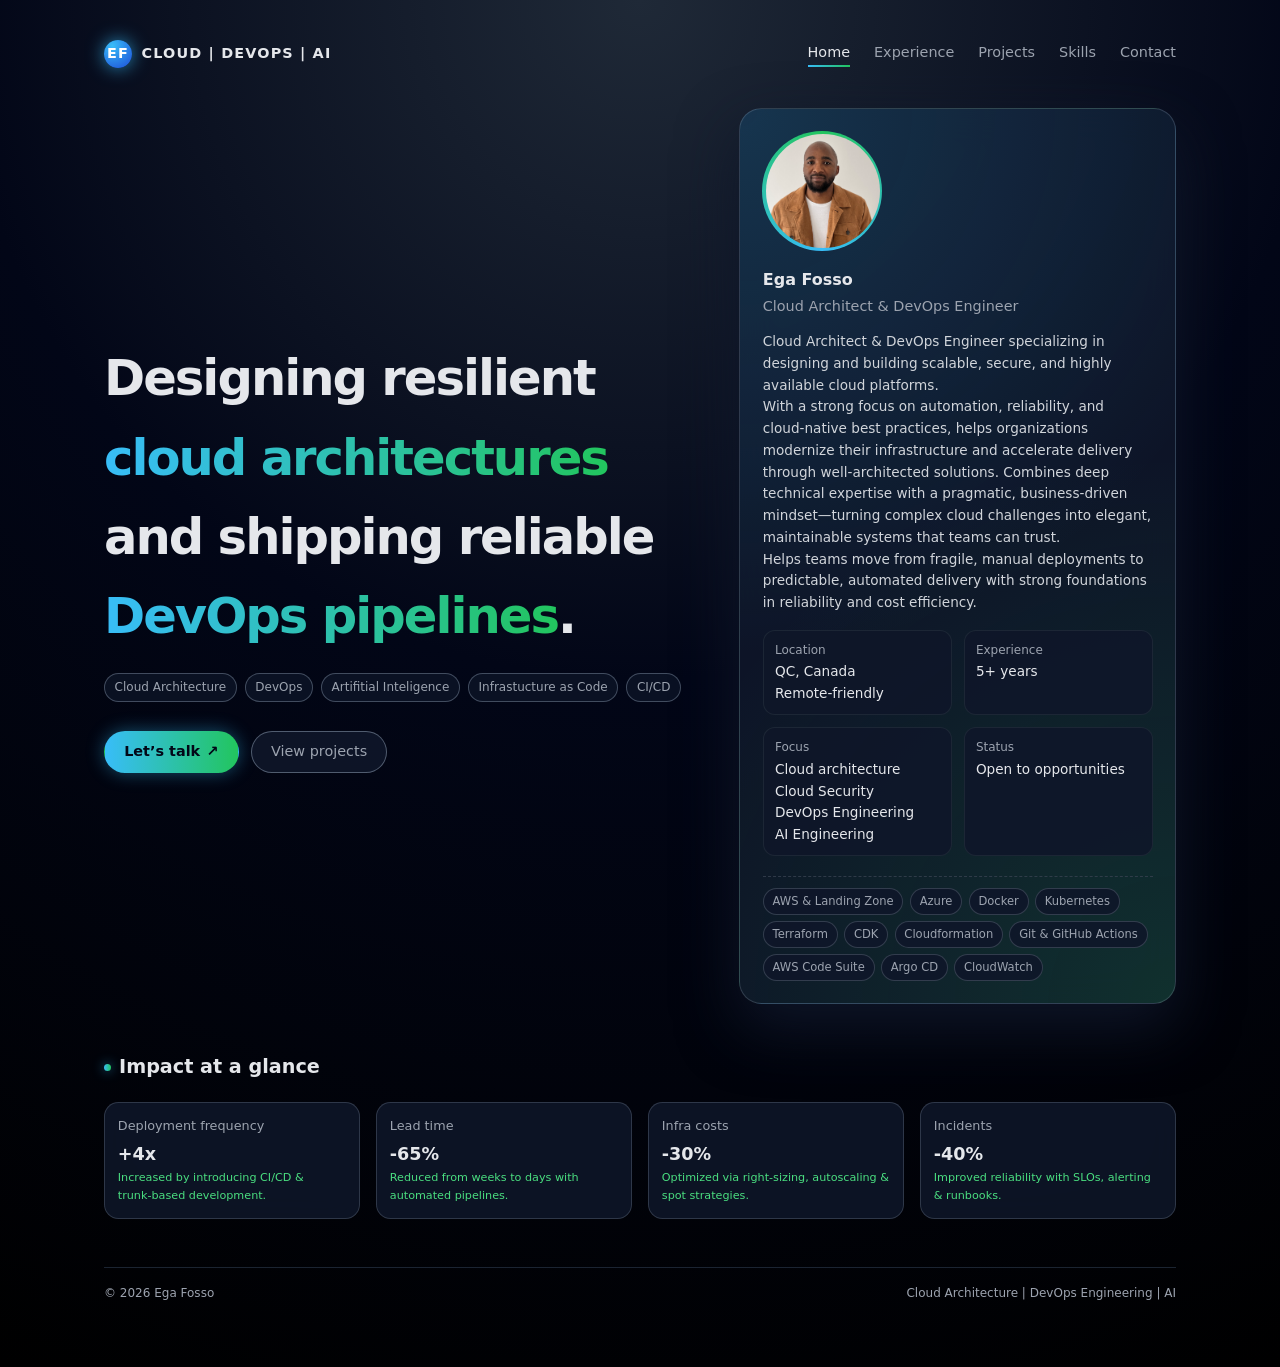
==== index.html @ 19541725 "Update home" ====
<!DOCTYPE html>
<html lang="en">
<head>
  <meta charset="UTF-8" />
  <title>Ega Fosso — Cloud Architect & DevOps Engineer</title>
  <meta name="viewport" content="width=device-width, initial-scale=1" />
  <link rel="stylesheet" href="styles.css" />
</head>
<body>
  <main>
    <div id="header"></div>

    <section class="hero">
      <div class="reveal">
        <h1 class="hero-title">
          Designing resilient <span>cloud architectures</span> and shipping reliable <span>DevOps pipelines</span>.
        </h1>
        <!-- <p class="hero-subtitle">
          I’m Ega Fosso, a Cloud Architect & DevOps Engineer focused on building scalable, secure, and observable
          cloud platforms. I help teams move from fragile, manual deployments to predictable, automated delivery
          with strong foundations in reliability and cost efficiency.
        </p> -->
        <div class="hero-tags">
          <span class="tag">Cloud Architecture</span>
          <span class="tag">DevOps</span>
          <span class="tag">Artifitial Inteligence</span>
          <span class="tag">Infrastucture as Code</span>
          <span class="tag">CI/CD</span>
        </div>
        <div class="hero-actions">
          <a href="contact.html" class="btn-primary">
            Let’s talk
            <span>↗</span>
          </a>
          <a href="projects.html" class="btn-ghost">
            View projects
          </a>
        </div>
      </div>

      <aside class="hero-right reveal">
        <div class="hero-photo-wrapper">
          <div class="hero-photo-inner">
            <img src="images/ega-fosso.jpg" alt="Ega Fosso - Cloud Architect & DevOps Engineer" />
          </div>
        </div>
        <div class="hero-name">Ega Fosso</div>
        <div class="hero-role">Cloud Architect & DevOps Engineer</div>
        <p class="hero-bio">
          Cloud Architect & DevOps Engineer specializing in designing and building scalable, secure, and highly
          available cloud platforms.
          <br>
          With a strong focus on automation, reliability, and cloud‑native best practices, helps organizations 
          modernize their infrastructure and accelerate delivery through well‑architected solutions. 
          Combines deep technical expertise with a pragmatic, business‑driven mindset—turning complex cloud 
          challenges into elegant, maintainable systems that teams can trust.
          <br>
          Helps teams move from fragile, manual deployments to predictable, automated delivery
          with strong foundations in reliability and cost efficiency.
        </p>

        <div class="hero-meta">
          <div class="meta-item">
            <div class="meta-label">Location</div>
            <div class="meta-value">QC, Canada <br> Remote‑friendly</div>
          </div>
          <div class="meta-item">
            <div class="meta-label">Experience</div>
            <div class="meta-value">5+ years</div>
          </div>
          <div class="meta-item">
            <div class="meta-label">Focus</div>
            <div class="meta-value">Cloud architecture <br> Cloud Security <br> DevOps Engineering <br> AI Engineering</div>
          </div>
          <div class="meta-item">
            <div class="meta-label">Status</div>
            <div class="meta-value">Open to opportunities</div>
          </div>
        </div>

        <div class="hero-clouds">
          <span>AWS & Landing Zone</span>
          <span>Azure</span>
          <span>Docker</span>
          <span>Kubernetes</span>
          <span>Terraform</span>
          <span>CDK</span>
          <span>Cloudformation</span>
          <span>Git & GitHub Actions</span>
          <span>AWS Code Suite</span>
          <span>Argo CD</span>
          <span>CloudWatch</span>
        </div>
      </aside>
    </section>

    <section class="reveal">
      <h2 class="section-title"><span></span>Impact at a glance</h2>
      <div class="metrics">
        <div class="metric">
          <div class="metric-label">Deployment frequency</div>
          <div class="metric-value">+4x</div>
          <div class="metric-trend">Increased by introducing CI/CD & trunk‑based development.</div>
        </div>
        <div class="metric">
          <div class="metric-label">Lead time</div>
          <div class="metric-value">‑65%</div>
          <div class="metric-trend">Reduced from weeks to days with automated pipelines.</div>
        </div>
        <div class="metric">
          <div class="metric-label">Infra costs</div>
          <div class="metric-value">‑30%</div>
          <div class="metric-trend">Optimized via right‑sizing, autoscaling & spot strategies.</div>
        </div>
        <div class="metric">
          <div class="metric-label">Incidents</div>
          <div class="metric-value">‑40%</div>
          <div class="metric-trend">Improved reliability with SLOs, alerting & runbooks.</div>
        </div>
      </div>
    </section>

    <div id="footer"></div>
  </main>

  <script src="loader.js"></script>
  <script src="script.js"></script>
</body>
</html>
---- styles.css ----
:root {
  --bg: #020617;
  --bg-alt: #050816;
  --accent: #38bdf8;
  --accent2: #22c55e;
  --accent-soft: rgba(56, 189, 248, 0.12);
  --text: #e5e7eb;
  --muted: #9ca3af;
  --card: rgba(15, 23, 42, 0.85);
  --border: rgba(148, 163, 184, 0.25);
  --font: system-ui, -apple-system, BlinkMacSystemFont, "SF Pro Text", sans-serif;
}

* {
  margin: 0;
  padding: 0;
  box-sizing: border-box;
}

body {
  font-family: var(--font);
  background:
    radial-gradient(circle at top, #1f2937 0, #020617 45%, #000 100%);
  color: var(--text);
  line-height: 1.6;
  -webkit-font-smoothing: antialiased;
}

a {
  color: inherit;
  text-decoration: none;
}

main {
  max-width: 1120px;
  margin: 0 auto;
  padding: 2.5rem 1.5rem 4rem;
}

/* ====== Header / Nav ====== */

header {
  display: flex;
  justify-content: space-between;
  align-items: center;
  margin-bottom: 2.5rem;
}

.logo {
  display: flex;
  align-items: center;
  gap: 0.6rem;
  font-weight: 600;
  letter-spacing: 0.08em;
  text-transform: uppercase;
  font-size: 0.9rem;
}

.logo-mark {
  width: 28px;
  height: 28px;
  border-radius: 999px;
  background: radial-gradient(circle at 30% 20%, #38bdf8, #1d4ed8);
  display: flex;
  align-items: center;
  justify-content: center;
  color: white;
  box-shadow: 0 0 18px rgba(56, 189, 248, 0.7);
  font-size: 0.9rem;
}

nav {
  display: flex;
  gap: 1.5rem;
  font-size: 0.9rem;
  color: var(--muted);
}

nav a {
  position: relative;
  padding-bottom: 0.2rem;
}

nav a::after {
  content: "";
  position: absolute;
  left: 0;
  bottom: 0;
  width: 0;
  height: 2px;
  background: linear-gradient(to right, var(--accent), var(--accent2));
  transition: width 0.2s ease-out;
}

nav a:hover::after {
  width: 100%;
}

nav a.active {
  color: var(--text);
}

nav a.active::after {
  width: 100%;
}

/* ====== Sections / Titles ====== */

section {
  margin-bottom: 3rem;
}

.section-title {
  font-size: 1.2rem;
  font-weight: 600;
  margin-bottom: 1.2rem;
  display: flex;
  align-items: center;
  gap: 0.5rem;
}

.section-title span {
  width: 7px;
  height: 7px;
  border-radius: 999px;
  background: linear-gradient(to right, var(--accent), var(--accent2));
  box-shadow: 0 0 12px rgba(56, 189, 248, 0.7);
}

/* ====== Hero (Home) ====== */

.hero {
  display: grid;
  grid-template-columns: minmax(0, 3fr) minmax(0, 2.2fr);
  gap: 2.5rem;
  align-items: center;
}

.hero-title {
  font-size: clamp(2.4rem, 4vw, 3.1rem);
  font-weight: 700;
  letter-spacing: -0.04em;
  margin-bottom: 1rem;
}

.hero-title span {
  background: linear-gradient(to right, var(--accent), var(--accent2));
  -webkit-background-clip: text;
  color: transparent;
}

.hero-subtitle {
  color: var(--muted);
  max-width: 34rem;
  margin-bottom: 1.5rem;
  font-size: 0.98rem;
}

.hero-tags {
  display: flex;
  flex-wrap: wrap;
  gap: 0.5rem;
  margin-bottom: 1.8rem;
}

.tag {
  font-size: 0.75rem;
  padding: 0.25rem 0.6rem;
  border-radius: 999px;
  border: 1px solid rgba(148, 163, 184, 0.4);
  background: rgba(15, 23, 42, 0.7);
  color: var(--muted);
}

.hero-actions {
  display: flex;
  flex-wrap: wrap;
  gap: 0.75rem;
}

.btn-primary,
.btn-ghost {
  border-radius: 999px;
  padding: 0.55rem 1.2rem;
  font-size: 0.9rem;
  border: 1px solid transparent;
  cursor: pointer;
  display: inline-flex;
  align-items: center;
  gap: 0.4rem;
  transition:
    transform 0.15s ease-out,
    box-shadow 0.15s ease-out,
    background 0.15s ease-out,
    border-color 0.15s ease-out;
}

.btn-primary {
  background: linear-gradient(to right, var(--accent), var(--accent2));
  color: #020617;
  font-weight: 600;
  box-shadow: 0 0 18px rgba(56, 189, 248, 0.4);
}

.btn-primary:hover {
  transform: translateY(-1px);
  box-shadow: 0 0 26px rgba(56, 189, 248, 0.6);
}

.btn-ghost {
  background: rgba(15, 23, 42, 0.9);
  border-color: rgba(148, 163, 184, 0.5);
  color: var(--muted);
}

.btn-ghost:hover {
  background: rgba(15, 23, 42, 1);
  border-color: var(--accent);
  color: var(--text);
}

/* Hero right (photo + card) */

.hero-right {
  position: relative;
  padding: 1.4rem;
  border-radius: 1.4rem;
  background:
    radial-gradient(circle at top left, rgba(56, 189, 248, 0.18), transparent 55%),
    radial-gradient(circle at bottom right, rgba(34, 197, 94, 0.16), transparent 55%),
    rgba(15, 23, 42, 0.9);
  border: 1px solid var(--border);
  box-shadow: 0 24px 60px rgba(15, 23, 42, 0.9);
  overflow: hidden;
  backdrop-filter: blur(18px);
}

.hero-photo-wrapper {
  position: relative;
  width: 120px;
  height: 120px;
  border-radius: 999px;
  padding: 3px;
  background: conic-gradient(from 180deg, var(--accent), var(--accent2), var(--accent));
  margin-bottom: 1rem;
  animation: float 6s ease-in-out infinite;
}

.hero-photo-inner {
  width: 100%;
  height: 100%;
  border-radius: inherit;
  overflow: hidden;
  background: #020617;
}

.hero-photo-inner img {
  width: 100%;
  height: 100%;
  object-fit: cover;
}

.hero-name {
  font-weight: 600;
  margin-bottom: 0.15rem;
}

.hero-role {
  font-size: 0.9rem;
  color: var(--muted);
  margin-bottom: 0.8rem;
}

.hero-bio {
  font-size: 0.85rem;
  color: #d1d5db;
  margin-bottom: 1rem;
}

.hero-meta {
  display: grid;
  grid-template-columns: repeat(2, minmax(0, 1fr));
  gap: 0.75rem;
  margin-bottom: 1.2rem;
  font-size: 0.8rem;
}

.meta-item {
  padding: 0.6rem 0.7rem;
  border-radius: 0.75rem;
  background: rgba(15, 23, 42, 0.9);
  border: 1px solid rgba(31, 41, 55, 0.9);
}

.meta-label {
  color: var(--muted);
  font-size: 0.75rem;
  margin-bottom: 0.1rem;
}

.meta-value {
  font-weight: 500;
  font-size: 0.85rem;
}

.hero-clouds {
  margin-top: 0.6rem;
  padding-top: 0.7rem;
  border-top: 1px dashed rgba(55, 65, 81, 0.8);
  display: flex;
  flex-wrap: wrap;
  gap: 0.4rem;
  font-size: 0.72rem;
  color: var(--muted);
}

.hero-clouds span {
  padding: 0.2rem 0.55rem;
  border-radius: 999px;
  background: rgba(15, 23, 42, 0.9);
  border: 1px solid rgba(55, 65, 81, 0.9);
}

/* ====== Metrics (Home) ====== */

.metrics {
  display: grid;
  grid-template-columns: repeat(4, minmax(0, 1fr));
  gap: 1rem;
}

.metric {
  background: var(--card);
  border-radius: 0.9rem;
  border: 1px solid var(--border);
  padding: 0.8rem;
  font-size: 0.8rem;
  backdrop-filter: blur(16px);
}

.metric-label {
  color: var(--muted);
  margin-bottom: 0.2rem;
}

.metric-value {
  font-size: 1.1rem;
  font-weight: 600;
}

.metric-trend {
  font-size: 0.7rem;
  margin-top: 0.1rem;
  color: #4ade80;
}

/* ====== Timeline (Experience) ====== */

.timeline {
  border-left: 1px solid rgba(55, 65, 81, 0.9);
  padding-left: 1.2rem;
  margin-left: 0.4rem;
  display: grid;
  gap: 1.6rem;
}

.timeline-item {
  position: relative;
  background: var(--card);
  border-radius: 1rem;
  border: 1px solid var(--border);
  padding: 1rem;
  backdrop-filter: blur(16px);
}

.timeline-item::before {
  content: "";
  position: absolute;
  left: -1.55rem;
  top: 1.1rem;
  width: 11px;
  height: 11px;
  border-radius: 999px;
  background: #020617;
  border: 2px solid var(--accent);
  box-shadow: 0 0 10px rgba(56, 189, 248, 0.7);
}

.timeline-header {
  display: flex;
  justify-content: space-between;
  gap: 1rem;
  margin-bottom: 0.3rem;
}

.timeline-role {
  font-weight: 500;
  font-size: 0.95rem;
}

.timeline-company {
  color: var(--muted);
  font-size: 0.85rem;
}

.timeline-meta {
  font-size: 0.78rem;
  color: var(--muted);
  margin-bottom: 0.4rem;
}

.timeline-body {
  font-size: 0.85rem;
  color: #d1d5db;
}

.timeline-body ul {
  margin-top: 0.3rem;
  padding-left: 1.1rem;
}

.timeline-body li {
  margin-bottom: 0.2rem;
}

/* ====== Cards / Grid (Projects) ====== */

.grid {
  display: grid;
  grid-template-columns: repeat(3, minmax(0, 1fr));
  gap: 1.2rem;
}

.card {
  background:
    radial-gradient(circle at top left, var(--accent-soft), transparent 55%),
    var(--card);
  border-radius: 1rem;
  border: 1px solid var(--border);
  padding: 1rem;
  font-size: 0.85rem;
  display: flex;
  flex-direction: column;
  gap: 0.5rem;
  box-shadow: 0 18px 40px rgba(15, 23, 42, 0.9);
  backdrop-filter: blur(18px);
  transform: translateY(0);
  transition: transform 0.18s ease-out, box-shadow 0.18s ease-out, border-color 0.18s ease-out;
}

.card:hover {
  transform: translateY(-4px);
  box-shadow: 0 26px 60px rgba(15, 23, 42, 1);
  border-color: rgba(56, 189, 248, 0.6);
}

.card-header {
  display: flex;
  justify-content: space-between;
  align-items: center;
  gap: 0.5rem;
}

.card-title {
  font-weight: 500;
  font-size: 0.95rem;
}

.card-pill {
  font-size: 0.7rem;
  padding: 0.15rem 0.5rem;
  border-radius: 999px;
  background: rgba(15, 23, 42, 0.9);
  border: 1px solid rgba(55, 65, 81, 0.9);
  color: var(--muted);
}

.card-body {
  color: #d1d5db;
}

.card-tags {
  display: flex;
  flex-wrap: wrap;
  gap: 0.35rem;
  margin-top: 0.2rem;
}

.card-tags span {
  font-size: 0.7rem;
  padding: 0.15rem 0.45rem;
  border-radius: 999px;
  background: rgba(15, 23, 42, 0.9);
  border: 1px solid rgba(31, 41, 55, 0.9);
  color: var(--muted);
}

.card-links {
  margin-top: 0.4rem;
  font-size: 0.78rem;
  display: flex;
  gap: 0.7rem;
}

.card-links a {
  color: var(--accent);
}

.card-links a:hover {
  text-decoration: underline;
}

/* ====== Skills ====== */

.skills-grid {
  display: grid;
  grid-template-columns: repeat(4, minmax(0, 1fr));
  gap: 1rem;
  font-size: 0.8rem;
}

.skills-group {
  background: var(--card);
  border-radius: 0.9rem;
  border: 1px solid var(--border);
  padding: 0.8rem;
  backdrop-filter: blur(16px);
}

.skills-group-title {
  font-size: 0.8rem;
  text-transform: uppercase;
  letter-spacing: 0.08em;
  color: var(--muted);
  margin-bottom: 0.4rem;
}

.skills-group ul {
  list-style: none;
}

.skills-group li {
  margin-bottom: 0.2rem;
  color: #e5e7eb;
}

/* ====== Contact ====== */

.contact {
  display: grid;
  grid-template-columns: minmax(0, 3fr) minmax(0, 2fr);
  gap: 1.5rem;
  align-items: flex-start;
}

.contact-text {
  font-size: 0.9rem;
  color: var(--muted);
  max-width: 32rem;
  margin-bottom: 0.8rem;
}

.contact-list {
  font-size: 0.85rem;
  display: grid;
  gap: 0.25rem;
}

.contact-list span {
  color: var(--muted);
}

.contact-list a {
  color: var(--accent);
}

.contact-list a:hover {
  text-decoration: underline;
}

.contact-card {
  background:
    radial-gradient(circle at top left, var(--accent-soft), transparent 55%),
    var(--card);
  border-radius: 1rem;
  border: 1px solid var(--border);
  padding: 1rem;
  font-size: 0.8rem;
  box-shadow: 0 18px 40px rgba(15, 23, 42, 0.9);
  backdrop-filter: blur(18px);
}

.contact-card-row {
  display: flex;
  justify-content: space-between;
  margin-bottom: 0.3rem;
  gap: 0.5rem;
}

.contact-card-label {
  color: var(--muted);
}

.contact-card-value {
  font-weight: 500;
}

.contact-form {
  margin-top: 1.2rem;
  display: grid;
  gap: 0.8rem;
}

.contact-form label {
  font-size: 0.8rem;
  color: var(--muted);
}

.contact-form input,
.contact-form textarea {
  width: 100%;
  margin-top: 0.25rem;
  padding: 0.55rem 0.7rem;
  border-radius: 0.6rem;
  border: 1px solid rgba(55, 65, 81, 0.9);
  background: rgba(15, 23, 42, 0.9);
  color: var(--text);
  font-size: 0.85rem;
}

.contact-form textarea {
  min-height: 120px;
  resize: vertical;
}

/* ====== Footer ====== */

footer {
  margin-top: 3rem;
  font-size: 0.75rem;
  color: var(--muted);
  display: flex;
  justify-content: space-between;
  gap: 1rem;
  border-top: 1px solid rgba(31, 41, 55, 0.9);
  padding-top: 1rem;
}

/* ====== Animations / Scroll reveal ====== */

@keyframes fade-up {
  from {
    opacity: 0;
    transform: translateY(12px);
  }
  to {
    opacity: 1;
    transform: translateY(0);
  }
}

@keyframes float {
  0%, 100% {
    transform: translateY(0);
  }
  50% {
    transform: translateY(-6px);
  }
}

.reveal {
  opacity: 0;
  transform: translateY(16px);
  transition: opacity 0.5s ease-out, transform 0.5s ease-out;
}

.reveal.visible {
  opacity: 1;
  transform: translateY(0);
}

/* ====== Responsive ====== */

@media (max-width: 960px) {
  .hero {
    grid-template-columns: minmax(0, 1fr);
  }
  .hero-right {
    order: -1;
  }
  .grid {
    grid-template-columns: repeat(2, minmax(0, 1fr));
  }
  .skills-grid,
  .metrics {
    grid-template-columns: repeat(2, minmax(0, 1fr));
  }
  .contact {
    grid-template-columns: minmax(0, 1fr);
  }
}

@media (max-width: 640px) {
  header {
    flex-direction: column;
    align-items: flex-start;
    gap: 0.8rem;
  }
  nav {
    font-size: 0.8rem;
    gap: 1rem;
  }
  .grid {
    grid-template-columns: minmax(0, 1fr);
  }
  .skills-grid,
  .metrics {
    grid-template-columns: minmax(0, 1fr);
  }
  main {
    padding-inline: 1rem;
  }
}
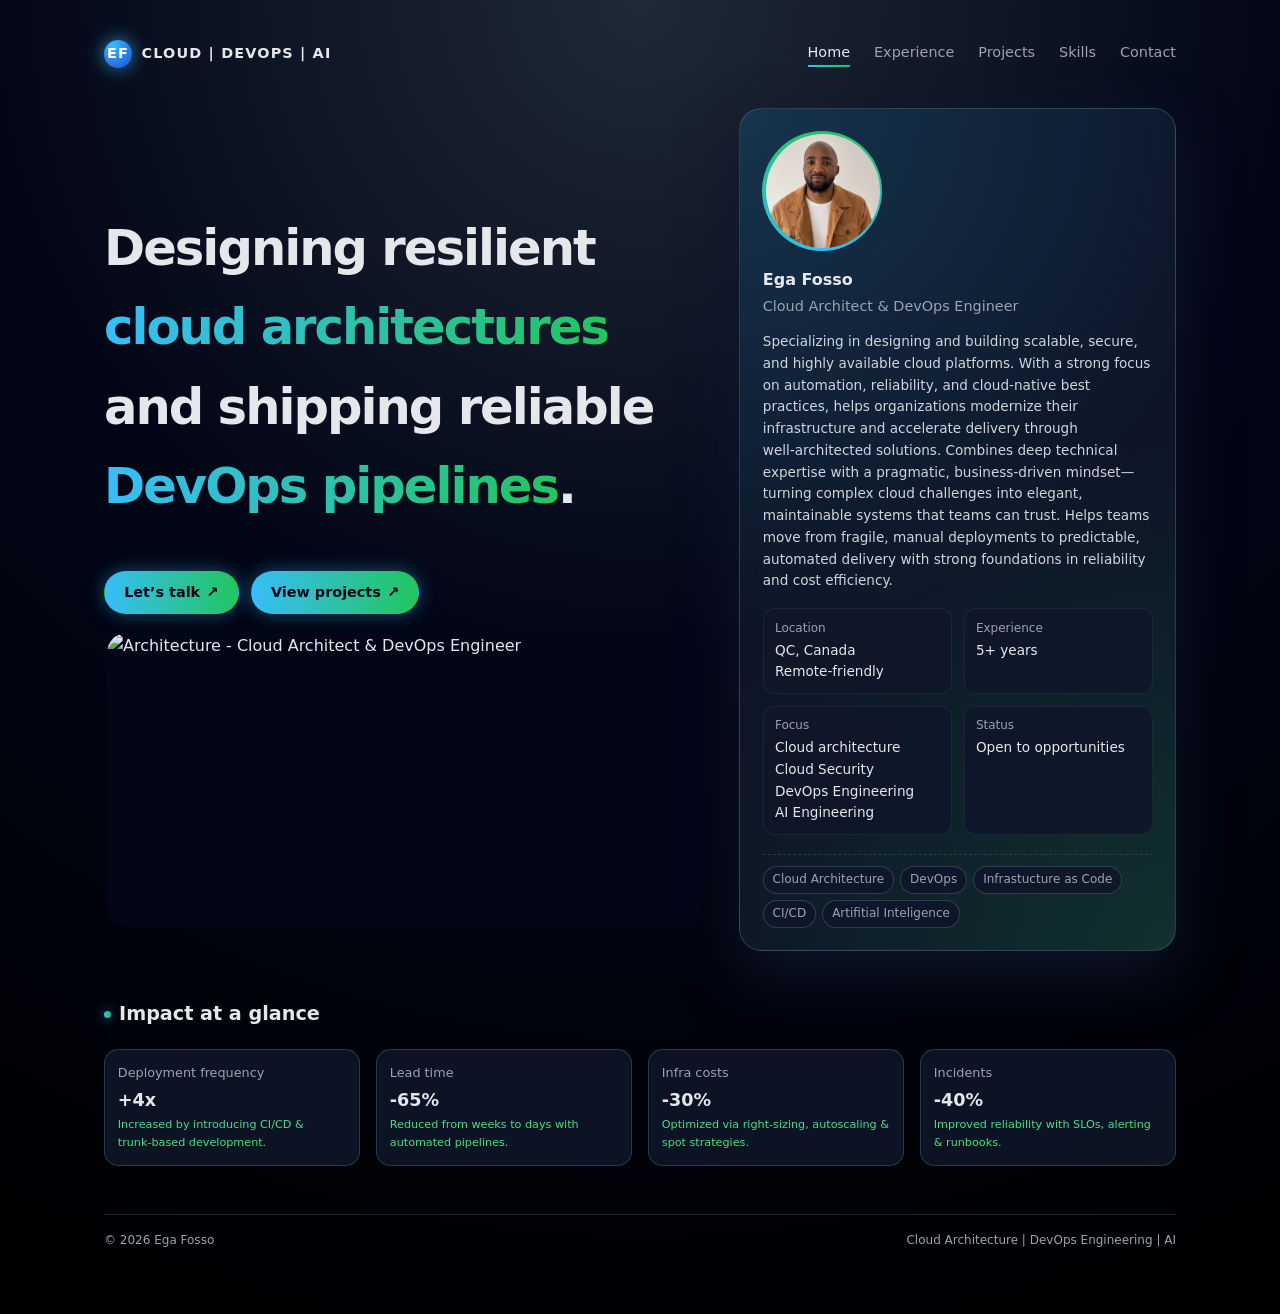
==== commit 60dfecd8: "Update Home" ====
--- a/index.html
+++ b/index.html
@@ -21,20 +21,38 @@
           with strong foundations in reliability and cost efficiency.
         </p> -->
         <div class="hero-tags">
-          <span class="tag">Cloud Architecture</span>
+          <!-- <span class="tag">Cloud Architecture</span>
           <span class="tag">DevOps</span>
           <span class="tag">Artifitial Inteligence</span>
           <span class="tag">Infrastucture as Code</span>
           <span class="tag">CI/CD</span>
+          <span>AWS & Landing Zone</span>
+          <span>Azure</span>
+          <span>Docker</span>
+          <span>Kubernetes</span>
+          <span>Terraform</span>
+          <span>CDK</span>
+          <span>Cloudformation</span>
+          <span>Git & GitHub Actions</span>
+          <span>AWS Code Suite</span>
+          <span>Argo CD</span>
+          <span>CloudWatch</span> -->
         </div>
         <div class="hero-actions">
           <a href="contact.html" class="btn-primary">
             Let’s talk
             <span>↗</span>
           </a>
-          <a href="projects.html" class="btn-ghost">
+          <!-- <a href="projects.html" class="btn-ghost"> -->
+          <a href="projects.html" class="btn-primary">
             View projects
+            <span>↗</span>
           </a>
+        </div>
+        <div class="banner-photo-wrapper">
+          <div class="banner-photo-inner">
+            <img src="images/banner.png" alt="Architecture - Cloud Architect & DevOps Engineer" />
+          </div>
         </div>
       </div>
 
@@ -47,14 +65,11 @@
         <div class="hero-name">Ega Fosso</div>
         <div class="hero-role">Cloud Architect & DevOps Engineer</div>
         <p class="hero-bio">
-          Cloud Architect & DevOps Engineer specializing in designing and building scalable, secure, and highly
-          available cloud platforms.
-          <br>
+          Specializing in designing and building scalable, secure, and highly available cloud platforms.
           With a strong focus on automation, reliability, and cloud‑native best practices, helps organizations 
           modernize their infrastructure and accelerate delivery through well‑architected solutions. 
           Combines deep technical expertise with a pragmatic, business‑driven mindset—turning complex cloud 
           challenges into elegant, maintainable systems that teams can trust.
-          <br>
           Helps teams move from fragile, manual deployments to predictable, automated delivery
           with strong foundations in reliability and cost efficiency.
         </p>
@@ -79,17 +94,11 @@
         </div>
 
         <div class="hero-clouds">
-          <span>AWS & Landing Zone</span>
-          <span>Azure</span>
-          <span>Docker</span>
-          <span>Kubernetes</span>
-          <span>Terraform</span>
-          <span>CDK</span>
-          <span>Cloudformation</span>
-          <span>Git & GitHub Actions</span>
-          <span>AWS Code Suite</span>
-          <span>Argo CD</span>
-          <span>CloudWatch</span>
+          <span class="tag">Cloud Architecture</span>
+          <span class="tag">DevOps</span>
+          <span class="tag">Infrastucture as Code</span>
+          <span class="tag">CI/CD</span>
+          <span class="tag">Artifitial Inteligence</span>
         </div>
       </aside>
     </section>
--- a/styles.css
+++ b/styles.css
@@ -219,6 +219,34 @@
   color: var(--text);
 }
 
+/* Banner (photo + card) */
+
+.banner-photo-wrapper {
+  position: relative;
+  width: 600px;
+  height: 300px;
+  border-radius: 20px;
+  padding: 3px;
+  /* background: conic-gradient(from 180deg, var(--accent), var(--accent2), var(--accent)); */
+  margin-bottom: -5rem;
+  margin-top: 1rem;
+  /* animation: float 6s ease-in-out infinite; */
+}
+
+.banner-photo-inner {
+  width: 100%;
+  height: 100%;
+  border-radius: inherit;
+  overflow: hidden;
+  background: #020617;
+}
+
+.banner-photo-inner img {
+  width: 100%;
+  height: 100%;
+  object-fit: cover;
+}
+
 /* Hero right (photo + card) */
 
 .hero-right {
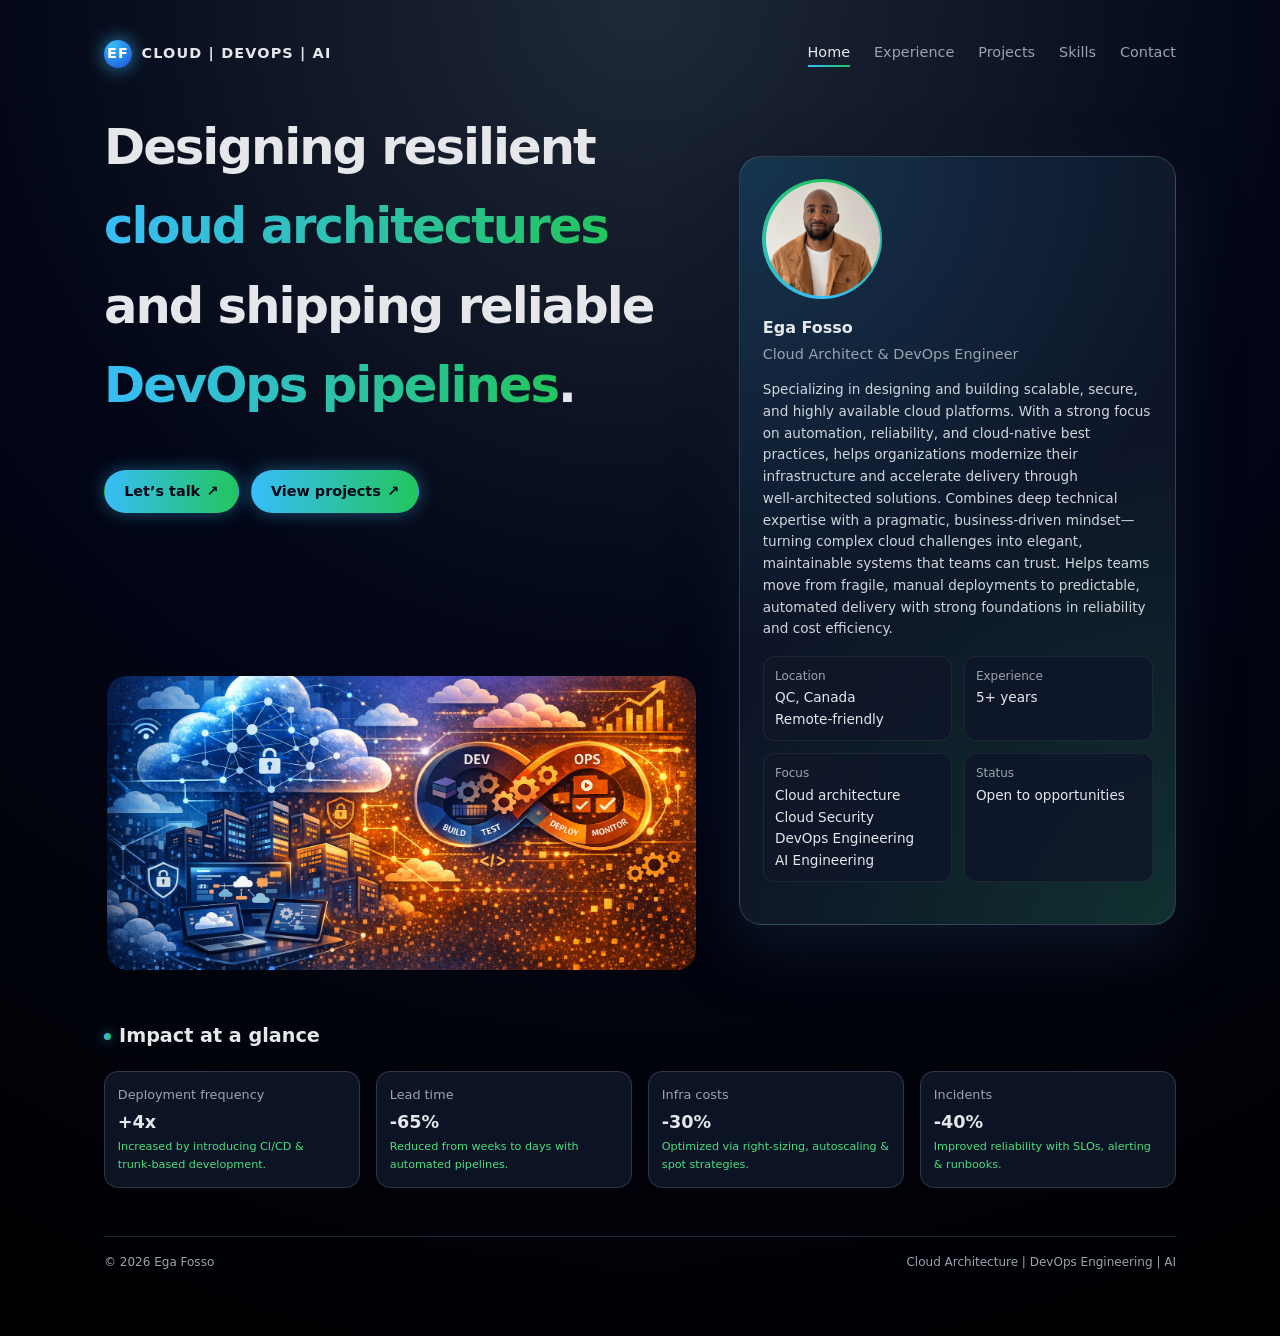
==== commit 3159b3d1: "Update Home" ====
--- a/index.html
+++ b/index.html
@@ -93,13 +93,13 @@
           </div>
         </div>
 
-        <div class="hero-clouds">
+        <!-- <div class="hero-clouds">
           <span class="tag">Cloud Architecture</span>
           <span class="tag">DevOps</span>
           <span class="tag">Infrastucture as Code</span>
           <span class="tag">CI/CD</span>
           <span class="tag">Artifitial Inteligence</span>
-        </div>
+        </div> -->
       </aside>
     </section>
 
--- a/styles.css
+++ b/styles.css
@@ -146,6 +146,7 @@
 .hero-title span {
   background: linear-gradient(to right, var(--accent), var(--accent2));
   -webkit-background-clip: text;
+  background-clip: text;
   color: transparent;
 }
 
@@ -223,13 +224,14 @@
 
 .banner-photo-wrapper {
   position: relative;
-  width: 600px;
+  width: 100%;
+  max-width: 600px;
   height: 300px;
   border-radius: 20px;
   padding: 3px;
   /* background: conic-gradient(from 180deg, var(--accent), var(--accent2), var(--accent)); */
-  margin-bottom: -5rem;
-  margin-top: 1rem;
+  margin-bottom: 0rem;
+  margin-top: 10rem;
   /* animation: float 6s ease-in-out infinite; */
 }
 
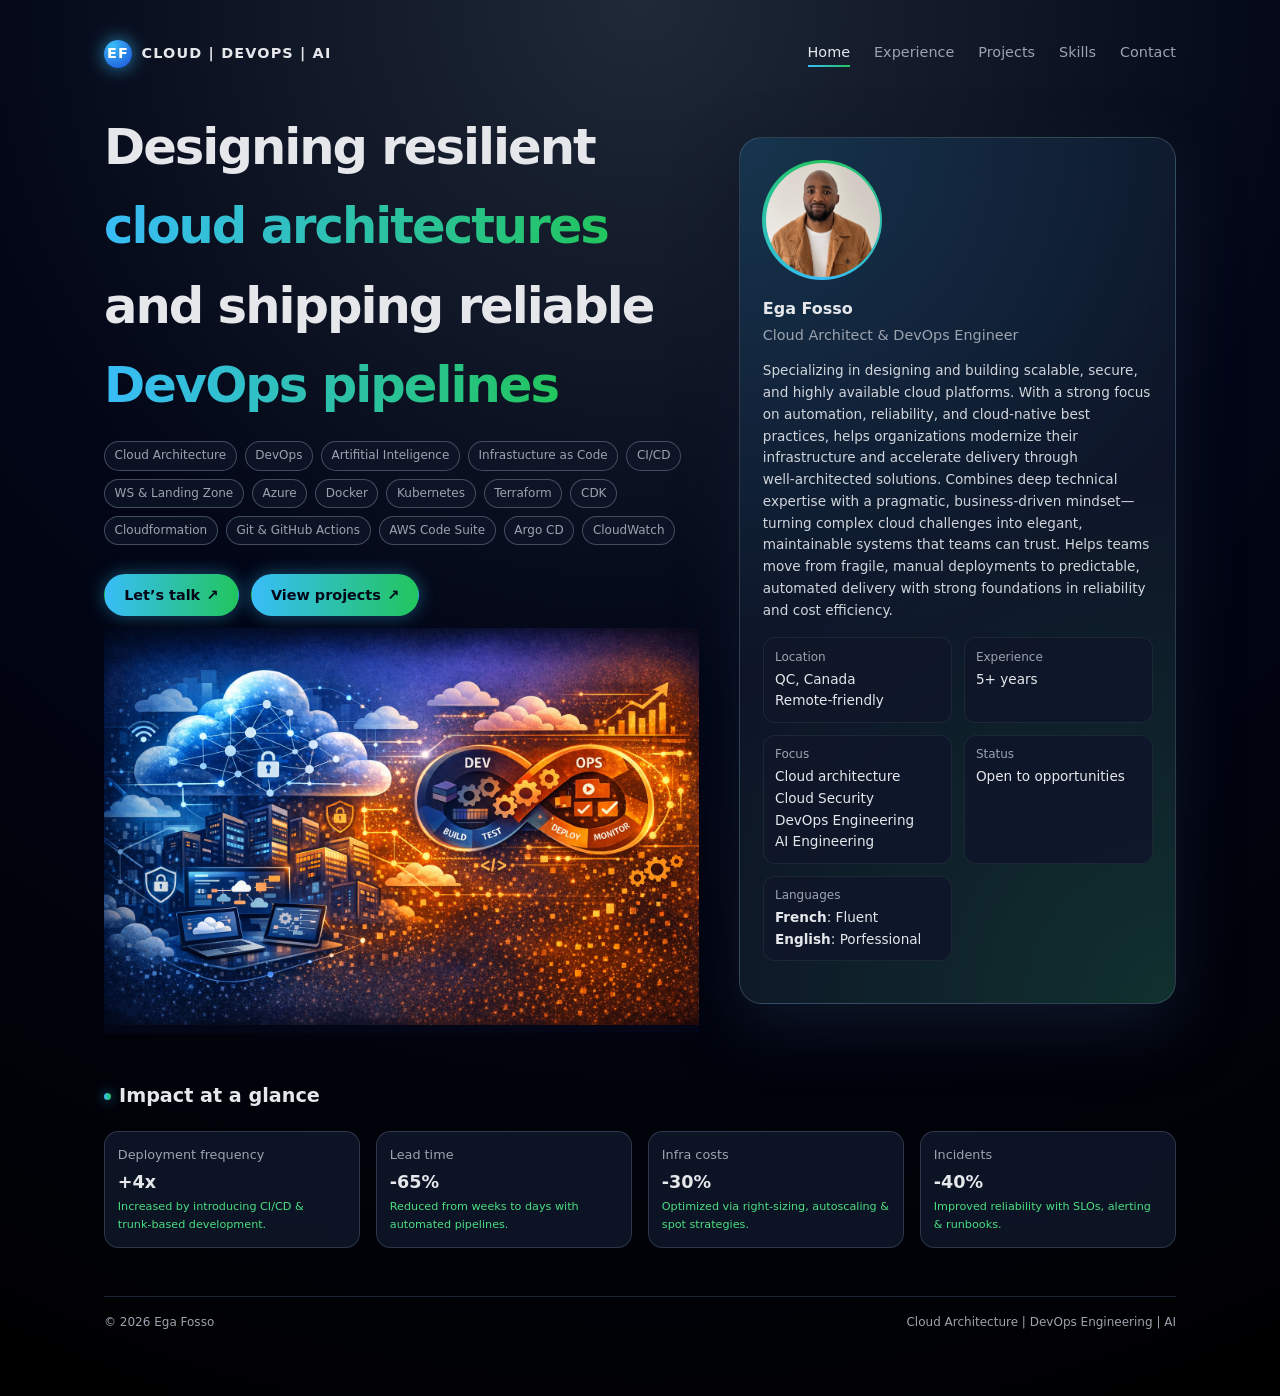
==== commit 9fde1a78: "Update Home" ====
--- a/index.html
+++ b/index.html
@@ -13,7 +13,7 @@
     <section class="hero">
       <div class="reveal">
         <h1 class="hero-title">
-          Designing resilient <span>cloud architectures</span> and shipping reliable <span>DevOps pipelines</span>.
+          Designing resilient <span>cloud architectures</span> and shipping reliable <span>DevOps pipelines</span>
         </h1>
         <!-- <p class="hero-subtitle">
           I’m Ega Fosso, a Cloud Architect & DevOps Engineer focused on building scalable, secure, and observable
@@ -21,22 +21,22 @@
           with strong foundations in reliability and cost efficiency.
         </p> -->
         <div class="hero-tags">
-          <!-- <span class="tag">Cloud Architecture</span>
+          <span class="tag">Cloud Architecture</span>
           <span class="tag">DevOps</span>
           <span class="tag">Artifitial Inteligence</span>
           <span class="tag">Infrastucture as Code</span>
           <span class="tag">CI/CD</span>
-          <span>AWS & Landing Zone</span>
-          <span>Azure</span>
-          <span>Docker</span>
-          <span>Kubernetes</span>
-          <span>Terraform</span>
-          <span>CDK</span>
-          <span>Cloudformation</span>
-          <span>Git & GitHub Actions</span>
-          <span>AWS Code Suite</span>
-          <span>Argo CD</span>
-          <span>CloudWatch</span> -->
+          <span class="tag">WS & Landing Zone</span>
+          <span class="tag">Azure</span>
+          <span class="tag">Docker</span>
+          <span class="tag">Kubernetes</span>
+          <span class="tag">Terraform</span>
+          <span class="tag">CDK</span>
+          <span class="tag">Cloudformation</span>
+          <span class="tag">Git & GitHub Actions</span>
+          <span class="tag">AWS Code Suite</span>
+          <span class="tag">Argo CD</span>
+          <span class="tag">CloudWatch</span>
         </div>
         <div class="hero-actions">
           <a href="contact.html" class="btn-primary">
@@ -48,8 +48,6 @@
             View projects
             <span>↗</span>
           </a>
-        </div>
-        <div class="banner-photo-wrapper">
           <div class="banner-photo-inner">
             <img src="images/banner.png" alt="Architecture - Cloud Architect & DevOps Engineer" />
           </div>
@@ -90,6 +88,10 @@
           <div class="meta-item">
             <div class="meta-label">Status</div>
             <div class="meta-value">Open to opportunities</div>
+          </div>
+          <div class="meta-item">
+            <div class="meta-label">Languages</div>
+            <div class="meta-value"><b>French</b>: Fluent <br> <b>English</b>: Porfessional</div>
           </div>
         </div>
 
--- a/styles.css
+++ b/styles.css
@@ -222,19 +222,6 @@
 
 /* Banner (photo + card) */
 
-.banner-photo-wrapper {
-  position: relative;
-  width: 100%;
-  max-width: 600px;
-  height: 300px;
-  border-radius: 20px;
-  padding: 3px;
-  /* background: conic-gradient(from 180deg, var(--accent), var(--accent2), var(--accent)); */
-  margin-bottom: 0rem;
-  margin-top: 10rem;
-  /* animation: float 6s ease-in-out infinite; */
-}
-
 .banner-photo-inner {
   width: 100%;
   height: 100%;
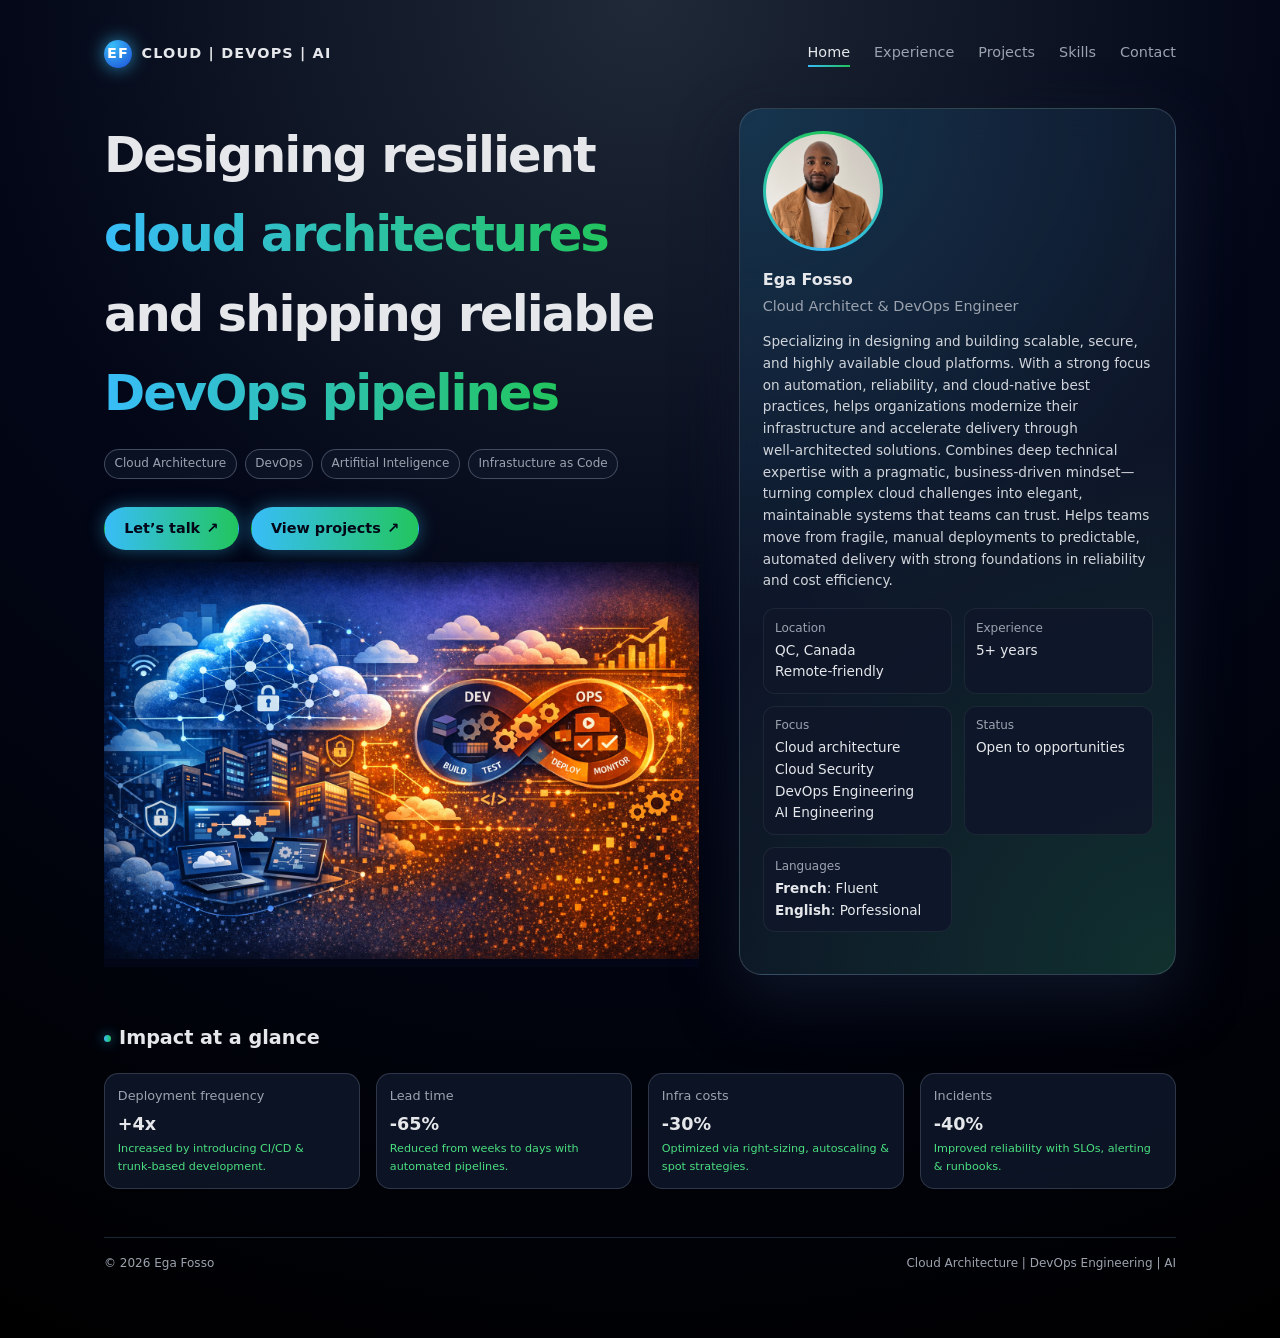
==== commit 203ce709: "Updated Home and Contact" ====
--- a/index.html
+++ b/index.html
@@ -25,7 +25,7 @@
           <span class="tag">DevOps</span>
           <span class="tag">Artifitial Inteligence</span>
           <span class="tag">Infrastucture as Code</span>
-          <span class="tag">CI/CD</span>
+          <!-- <span class="tag">CI/CD</span>
           <span class="tag">WS & Landing Zone</span>
           <span class="tag">Azure</span>
           <span class="tag">Docker</span>
@@ -36,7 +36,7 @@
           <span class="tag">Git & GitHub Actions</span>
           <span class="tag">AWS Code Suite</span>
           <span class="tag">Argo CD</span>
-          <span class="tag">CloudWatch</span>
+          <span class="tag">CloudWatch</span> -->
         </div>
         <div class="hero-actions">
           <a href="contact.html" class="btn-primary">
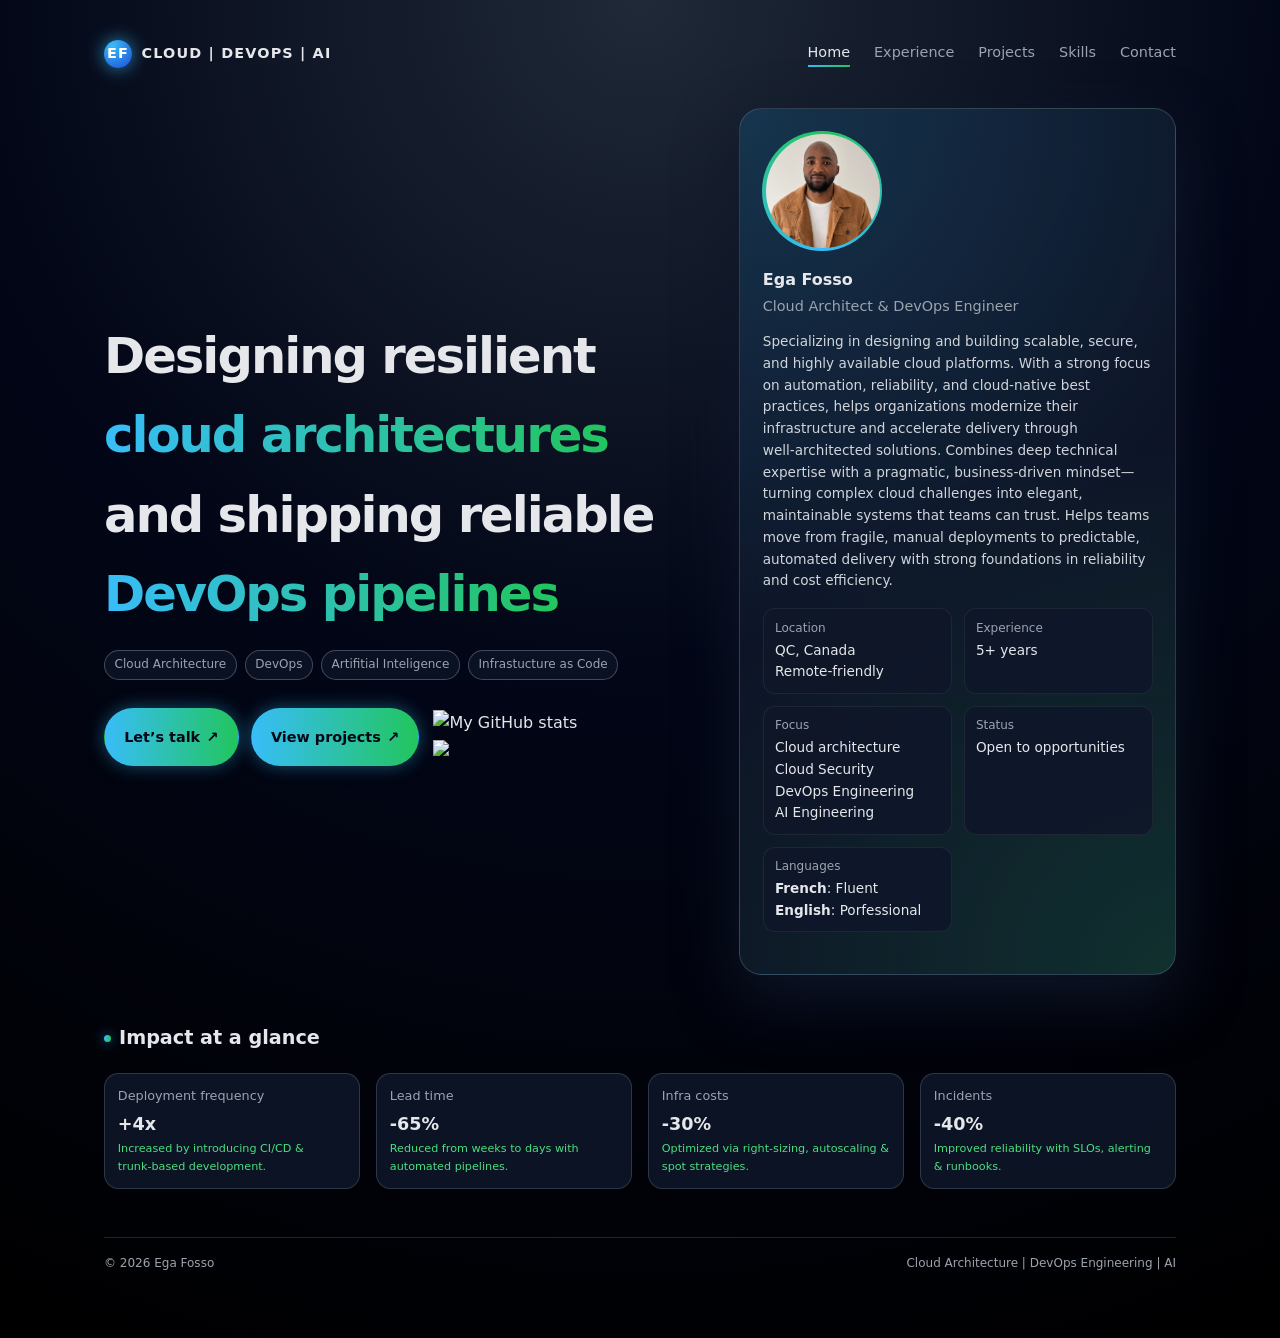
==== commit 5e87c441: "Update banner" ====
--- a/index.html
+++ b/index.html
@@ -48,9 +48,27 @@
             View projects
             <span>↗</span>
           </a>
-          <div class="banner-photo-inner">
+          <!-- <div class="banner-photo-inner">
             <img src="images/banner.png" alt="Architecture - Cloud Architect & DevOps Engineer" />
-          </div>
+          </div> -->
+          <table>
+            <tr>
+              <td>
+                <!-- <a href="http://www.github.com/egafossojm"><img src="https://github-readme-stats-nine-phi-88.vercel.app/api?username=egafossojm&show_icons=true&hide=&count_private=true&title_color=0f172a&text_color=ffffff&icon_color=3382ed&bg_color=1c1917&hide_border=true&show_icons=true" alt="My GitHub stats" /></a> -->
+                <a href="http://www.github.com/egafossojm"><img src="https://github-readme-stats-nine-phi-88.vercel.app/api?username=egafossojm&show_icons=true&hide=&count_private=true&hide_border=true&show_icons=true" alt="My GitHub stats" /></a>
+              </td>
+              <!-- <td rowspan="2"> -->
+                <!-- <a href="https://github.com/egafossojm" align="left"><img src="https://github-readme-stats-nine-phi-88.vercel.app/api/top-langs/?username=egafossojm&langs_count=10&title_color=0f172a&text_color=ffffff&icon_color=3382ed&bg_color=1c1917&hide_border=true&locale=en&custom_title=Top%20%Languages" alt="Top Languages" /></a> -->
+                <!-- <a href="https://github.com/egafossojm" align="left"><img src="https://github-readme-stats-nine-phi-88.vercel.app/api/top-langs/?username=egafossojm&langs_count=10&hide_border=true&locale=en&custom_title=Top%20%Languages" alt="Top Languages" /></a>
+              </td> -->
+            </tr>
+              <tr>
+              <td>
+                <!-- <a href="http://www.github.com/egafossojm"><img src="https://github-readme-streak-stats.herokuapp.com/?user=egafossojm&stroke=ffffff&background=1c1917&ring=0f172a&fire=0f172a&currStreakNum=ffffff&currStreakLabel=0f172a&sideNums=ffffff&sideLabels=ffffff&dates=ffffff&hide_border=true" /></a> -->
+                <a href="http://www.github.com/egafossojm"><img src="https://github-readme-streak-stats.herokuapp.com/?user=egafossojm&hide_border=true" /></a>
+              </td>
+            </tr>
+          </table>
         </div>
       </div>
 
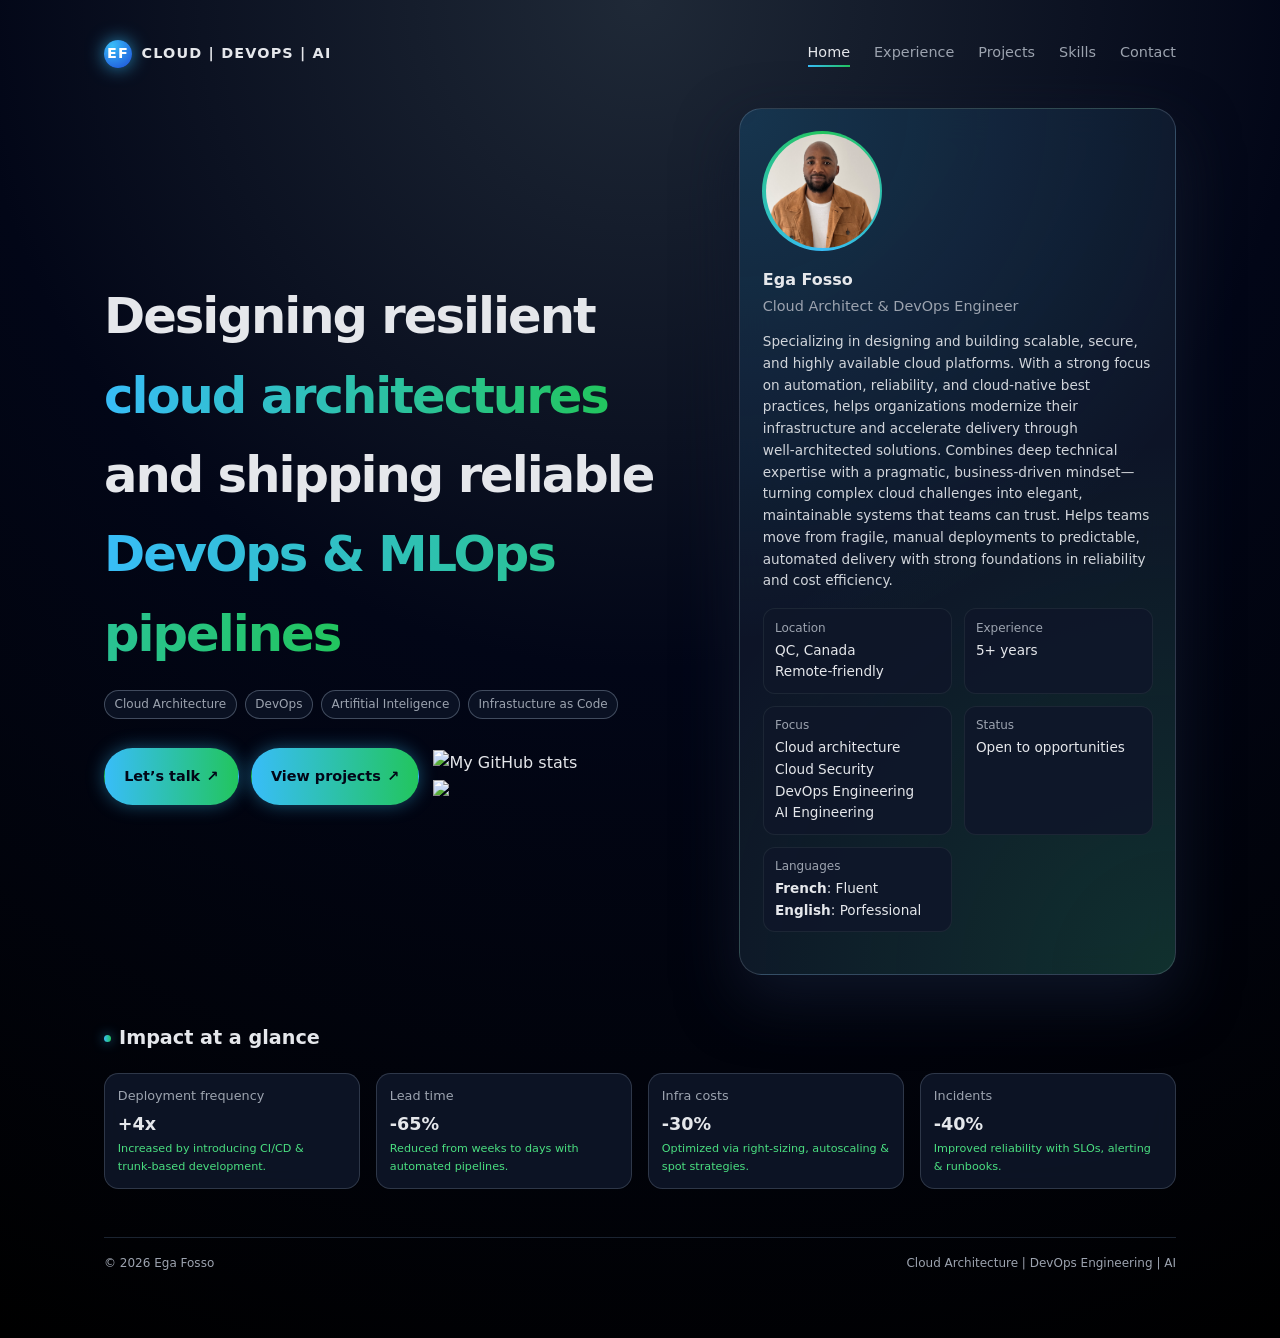
==== commit eb0dc9b9: "Adding MLOps to the Title" ====
--- a/index.html
+++ b/index.html
@@ -13,7 +13,7 @@
     <section class="hero">
       <div class="reveal">
         <h1 class="hero-title">
-          Designing resilient <span>cloud architectures</span> and shipping reliable <span>DevOps pipelines</span>
+          Designing resilient <span>cloud architectures</span> and shipping reliable <span>DevOps & MLOps pipelines</span>
         </h1>
         <!-- <p class="hero-subtitle">
           I’m Ega Fosso, a Cloud Architect & DevOps Engineer focused on building scalable, secure, and observable
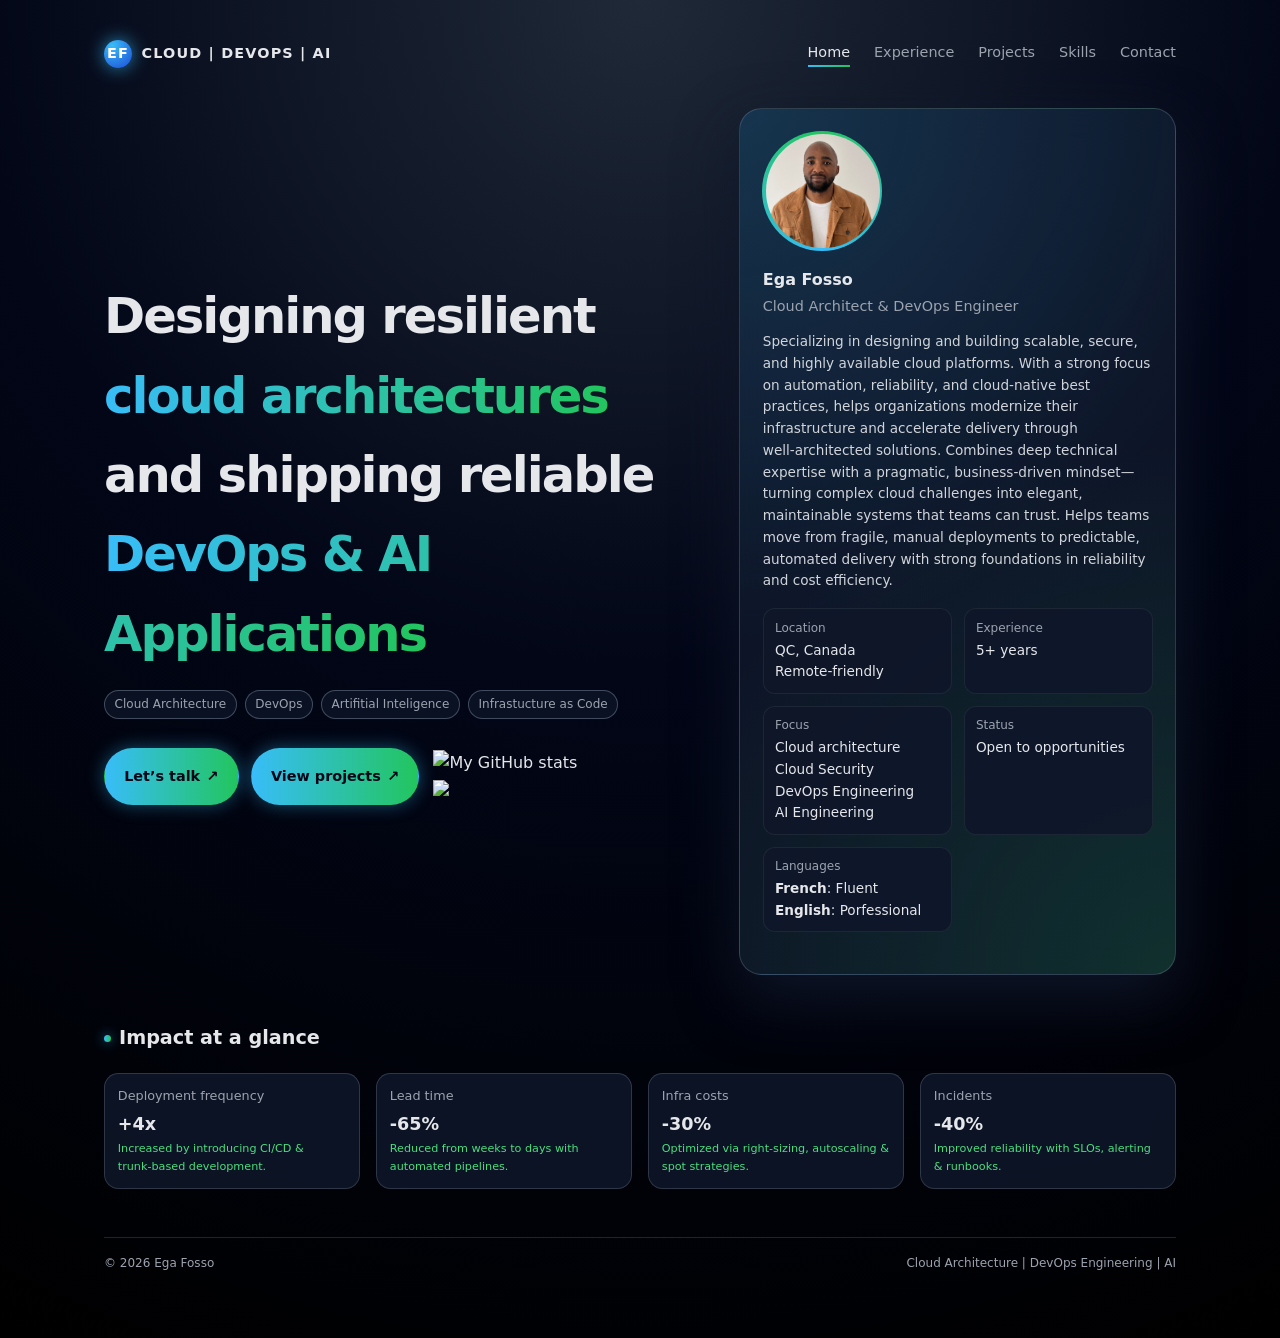
==== commit 5aa6249d: "Updated the title" ====
--- a/index.html
+++ b/index.html
@@ -13,7 +13,7 @@
     <section class="hero">
       <div class="reveal">
         <h1 class="hero-title">
-          Designing resilient <span>cloud architectures</span> and shipping reliable <span>DevOps & MLOps pipelines</span>
+          Designing resilient <span>cloud architectures</span> and shipping reliable <span>DevOps & AI Applications</span>
         </h1>
         <!-- <p class="hero-subtitle">
           I’m Ega Fosso, a Cloud Architect & DevOps Engineer focused on building scalable, secure, and observable
